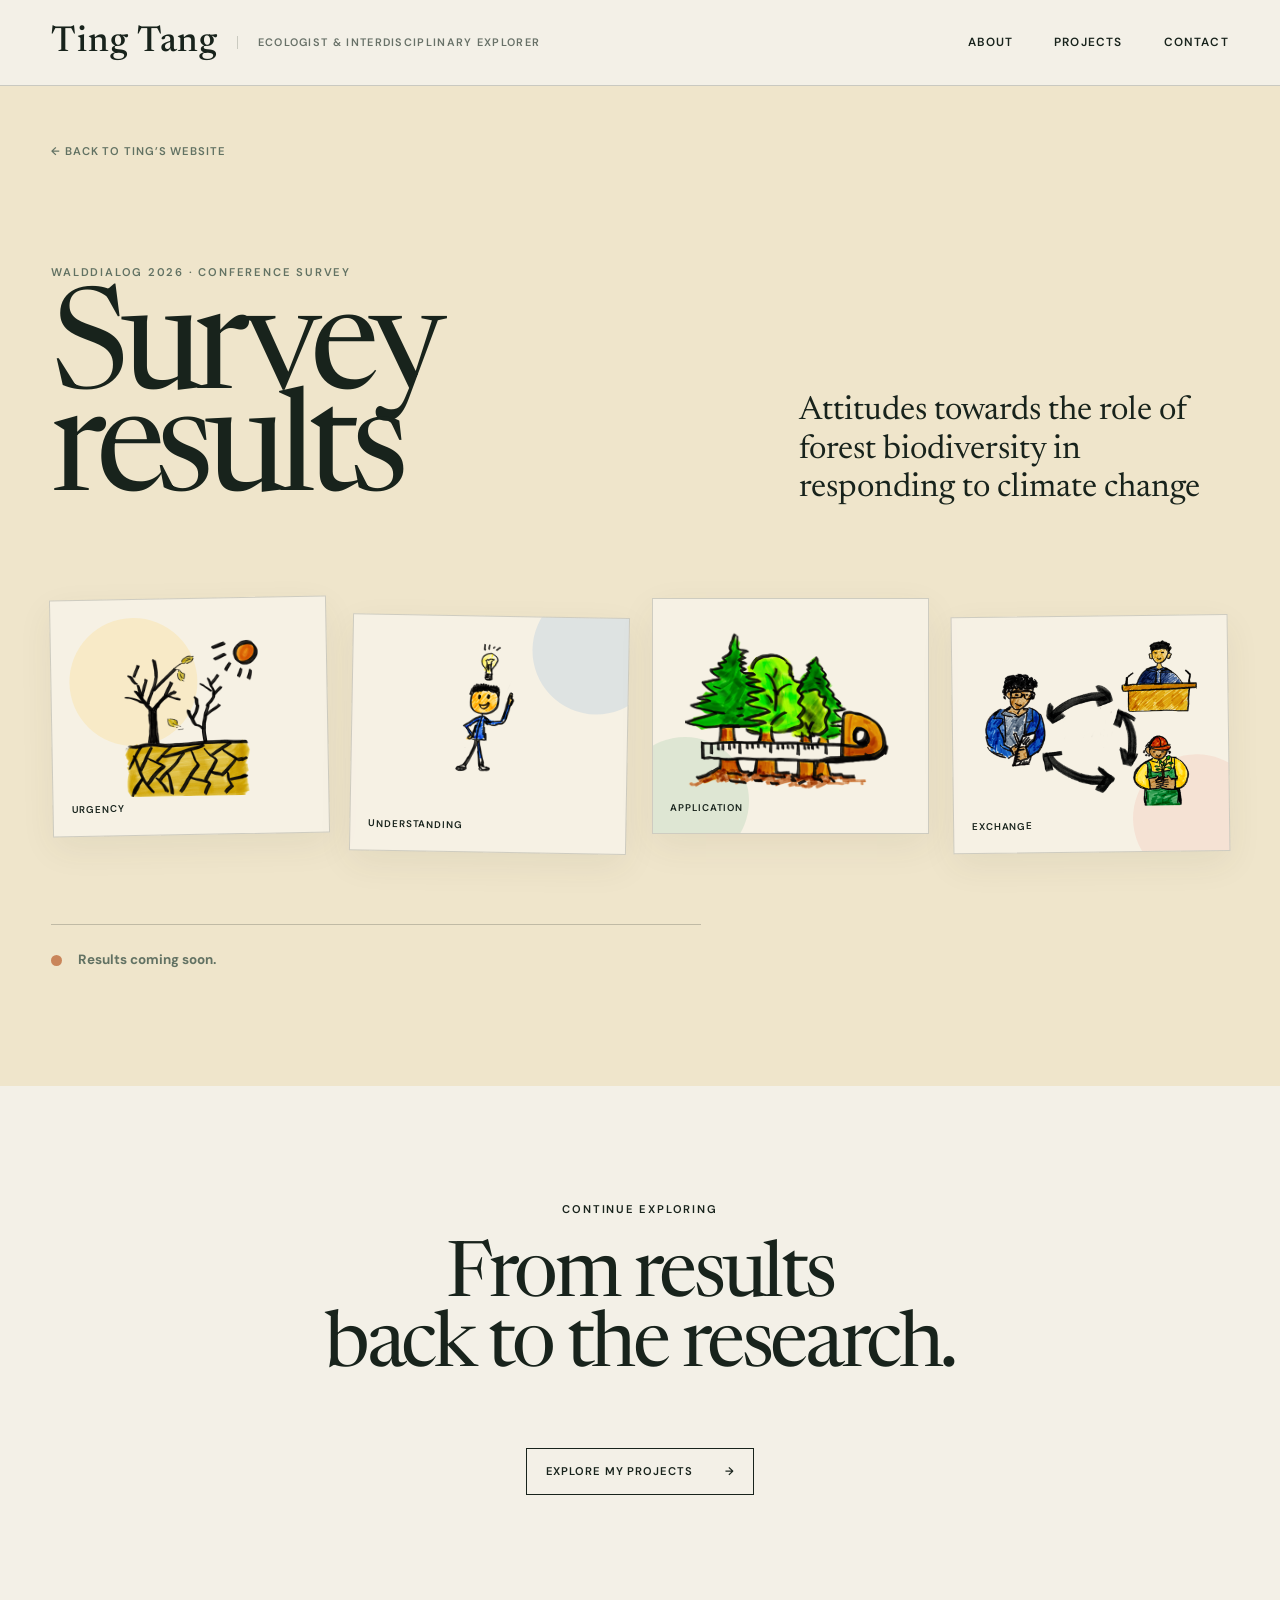
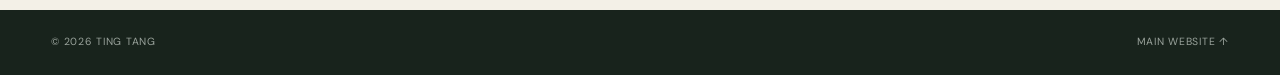
==== results.html @ 69c56eb0 "prepare website for publication" ====
<!doctype html>
<html lang="en">
<head>
  <meta charset="UTF-8">
  <meta name="viewport" content="width=device-width, initial-scale=1.0">
  <meta name="description" content="Results from Ting Tang's WaldDialog 2026 biodiversity survey.">
  <title>WaldDialog 2026 Survey Results — Ting Tang</title>
  <link rel="preconnect" href="https://fonts.googleapis.com">
  <link rel="preconnect" href="https://fonts.gstatic.com" crossorigin>
  <link href="https://fonts.googleapis.com/css2?family=DM+Sans:wght@400;500;600&amp;family=Newsreader:opsz,wght@6..72,400;6..72,500&amp;display=swap" rel="stylesheet">
  <link rel="stylesheet" href="style.css">
  <script src="script.js" defer></script>
</head>
<body>
  <a class="skip-link" href="#results-content">Skip to results</a>

  <header class="site-header">
    <div class="site-identity">
      <a class="wordmark" href="index.html" aria-label="Ting Tang, home">Ting Tang</a>
      <p class="header-role">Ecologist &amp; Interdisciplinary Explorer</p>
    </div>
    <button class="menu-toggle" type="button" aria-expanded="false" aria-controls="site-nav">
      <span>Menu</span><span class="menu-icon" aria-hidden="true"></span>
    </button>
    <nav class="site-nav" id="site-nav" aria-label="Main navigation">
      <a href="index.html#about">About</a>
      <a href="index.html#projects">Projects</a>
      <a href="index.html#contact">Contact</a>
    </nav>
  </header>

  <main id="results-content" class="results-page">
    <section class="results-hero">
      <a class="back-link" href="index.html">← Back to Ting’s website</a>
      <div class="results-title-block">
        <div>
          <p class="eyebrow">WaldDialog 2026 · Conference survey</p>
          <h1>Survey<br>results</h1>
        </div>
        <p class="results-intro">Attitudes towards the role of forest biodiversity in responding to climate change</p>
      </div>
      <div class="drawing-collage results-drawings" aria-label="Four illustrated questions explored in the survey">
        <figure class="drawing-card drawing-card-urgency">
          <img src="assets/drawing-urgency.png" alt="Hand-drawn dry forest illustrating the urgency of climate change">
          <figcaption>Urgency</figcaption>
        </figure>
        <figure class="drawing-card drawing-card-understanding">
          <img src="assets/drawing-understanding.png" alt="Hand-drawn person with a light bulb illustrating biodiversity understanding">
          <figcaption>Understanding</figcaption>
        </figure>
        <figure class="drawing-card drawing-card-management">
          <img src="assets/drawing-management.png" alt="Hand-drawn forest and forestry machine illustrating application in management">
          <figcaption>Application</figcaption>
        </figure>
        <figure class="drawing-card drawing-card-exchange">
          <img src="assets/drawing-exchange.png" alt="Hand-drawn researcher, policymaker and forester exchanging knowledge">
          <figcaption>Exchange</figcaption>
        </figure>
      </div>
      <!-- Replace this placeholder URL with the live online survey link. -->
      <a class="highlight-action survey-action results-survey-link" href="https://example.com/walddialog-survey" target="_blank" rel="noopener" hidden>Take a similar survey online <span aria-hidden="true">↗</span></a>
      <div class="results-status">
        <span class="status-dot" aria-hidden="true"></span>
        <p><strong>Results coming soon.</strong> </p>
      </div>
    </section>

    <!-- RESULTS CONTENT: Remove the hidden attribute when the real survey results are ready. -->
    <section class="results-body" aria-labelledby="findings-title" hidden>
      <div class="results-section-heading">
        <p class="eyebrow">The findings</p>
        <p>10 September 2026</p>
      </div>
      <div class="results-grid">
        <div class="results-copy">
          <h2 id="findings-title">What we are learning</h2>
          <p>The survey records professional group and perceived climate urgency. Respondents who select “No” urgency skip the remaining four-point questions and barriers.</p>
          <figure class="poster-thumbnail">
            <a href="assets/walddialog-poster.jpg" target="_blank" aria-label="Open the WaldDialog 2026 poster at full size">
              <img src="assets/walddialog-poster.jpg" alt="Hand-drawn WaldDialog 2026 survey poster about biodiversity and climate-resilient forests">
            </a>
            <figcaption>WaldDialog 2026 poster · Open to enlarge</figcaption>
          </figure>
          <div class="finding-placeholders" aria-label="Placeholder findings">
          <!--   <p><span>01</span> Four-point response scales</p>
            <p><span>02</span> Conditional survey path</p>
            <p><span>03</span> Multiple barriers allowed</p>-->
          </div>
          <!--<div class="results-downloads">
            <p>Reusable files</p>
            <a href="data/walddialog_survey_dummy.csv" download>Dummy CSV template ↓</a> 
            <a href="scripts/plot_walddialog_results.R" download>R plotting script ↓</a>
          </div>-->
        </div>
        <figure class="results-figure">
          <img src="assets/walddialog-survey-placeholder.png" alt="Four-panel placeholder chart showing dummy survey responses by professional group, climate urgency, four-point ratings, and reported barriers">
          <figcaption>Preview generated from dummy data with the linked R script. These are not real survey results.</figcaption>
        </figure>
      </div>
    </section>

    <section class="results-return">
      <p class="eyebrow">Continue exploring</p>
      <h2>From results<br>back to the research.</h2>
      <a class="button-link" href="index.html#projects">Explore my projects <span aria-hidden="true">→</span></a>
    </section>
  </main>

  <footer class="results-footer">
    <p>© <span id="current-year">2026</span> Ting Tang</p>
    <a href="index.html">Main website ↑</a>
  </footer>
</body>
</html>
---- style.css ----
:root {
  --paper: #f3f0e7; --light: #faf8f2; --ink: #18231c; --muted: #687168;
  --forest: #173d2c; --sage: #dce2d2; --clay: #c9855a; --line: rgba(24,35,28,.19);
  --serif: "Newsreader", Georgia, serif; --sans: "DM Sans", Arial, sans-serif;
  --gutter: clamp(1.25rem, 4vw, 4.5rem);
}

* { box-sizing: border-box; }
[hidden] { display: none !important; }
html { scroll-behavior: smooth; }
body { margin: 0; background: var(--paper); color: var(--ink); font-family: var(--sans); line-height: 1.6; }
img { display: block; width: 100%; }
a { color: inherit; text-decoration: none; }
.skip-link { position: fixed; left: 1rem; top: -5rem; z-index: 100; padding: .7rem 1rem; background: var(--ink); color: white; }
.skip-link:focus { top: 1rem; }

.site-header { display: flex; min-height: 86px; align-items: center; justify-content: space-between; padding: 0 var(--gutter); border-bottom: 1px solid var(--line); }
.site-identity { display: flex; align-items: center; gap: clamp(.8rem,1.5vw,1.5rem); }
.wordmark { font-family: var(--serif); font-size: clamp(1.9rem,2.8vw,2.7rem); font-weight: 500; letter-spacing: .025em; }
.header-role { margin: 0; padding-left: clamp(.8rem,1.5vw,1.5rem); border-left: 1px solid var(--line); color: var(--muted); font-size: .68rem; font-weight: 600; letter-spacing: .12em; line-height: 1.25; text-transform: uppercase; }
.site-nav { display: flex; gap: clamp(1.5rem,3.2vw,3.5rem); font-size: .74rem; font-weight: 600; letter-spacing: .1em; text-transform: uppercase; }
.site-nav a, .footer-links a, .footer-bottom a { transition: opacity 180ms ease; }
.site-nav a:hover, .footer-links a:hover, .footer-bottom a:hover { opacity: .55; }
.menu-toggle { display: none; }

.hero { position: relative; display: grid; grid-template-columns: minmax(0,1.05fr) minmax(350px,.95fr); gap: clamp(2rem,6vw,7rem); min-height: calc(100vh - 86px); padding: clamp(4.5rem,8vw,8rem) var(--gutter) 3rem; overflow: hidden; }
.hero-copy { align-self: center; max-width: 790px; }
.eyebrow { margin: 0 0 1.5rem; font-size: .7rem; font-weight: 600; letter-spacing: .16em; text-transform: uppercase; }
.hero h1 { margin: 0; font-family: var(--serif); font-size: clamp(4.1rem,7.3vw,8.2rem); font-weight: 400; letter-spacing: -.055em; line-height: .82; }
.hero h1 em { color: var(--forest); font-size: 1em; font-weight: 400; }
.hero-intro { display: grid; grid-template-columns: 1fr; gap: 1.25rem; max-width: 680px; margin-top: clamp(3rem,6vw,6rem); font-size: clamp(1rem,1.2vw,1.14rem); line-height: 1.65; }
.hero-intro p { margin: 0; }
.name-underline { padding-bottom: .05em; border-bottom: 2px solid var(--clay); }
.hero-image { align-self: stretch; min-height: 650px; margin: 0; }
.image-frame { position: relative; overflow: hidden; }
.image-frame img { height: 100%; object-fit: cover; }
.hero-image img { object-position: 43% center; }
.hero-image figcaption { position: absolute; bottom: 0; left: 0; padding: .75rem 1rem; background: var(--paper); font-size: .63rem; letter-spacing: .1em; text-transform: uppercase; }

.section { padding: clamp(5rem,10vw,10rem) var(--gutter); }
.section-heading { display: flex; align-items: baseline; justify-content: space-between; padding-bottom: 1rem; border-bottom: 1px solid var(--line); }
.section-heading .eyebrow, .section-number { margin: 0; }
.section-heading .eyebrow { font-size: clamp(1rem,1.5vw,1.35rem); letter-spacing: .12em; }
.section-number { color: var(--muted); font-family: var(--serif); font-size: clamp(1.3rem,2vw,1.8rem); font-style: italic; }
.highlight { background: #efe5cb; color: var(--ink); }
.highlight .section-heading { border-color: rgba(24,35,28,.25); }
.highlight .section-number, .highlight-meta { color: #627263; }
.highlight-content { display: grid; grid-template-columns: minmax(270px,.72fr) minmax(520px,1.28fr); gap: clamp(3rem,7vw,8rem); align-items: center; padding-top: clamp(3rem,6vw,6rem); }
.highlight-lead { position: relative; z-index: 1; }
.highlight-meta, .card-meta { margin: 0 0 1rem; font-size: .66rem; font-weight: 600; letter-spacing: .1em; text-transform: uppercase; }
.highlight h2, .projects-intro h2, .about-copy h2, .footer-lead h2 { margin: 0; font-family: var(--serif); font-size: clamp(3.2rem,6vw,7rem); font-weight: 400; letter-spacing: -.045em; line-height: .92; }
.highlight-summary { max-width: 440px; margin-top: 2.5rem; font-size: .86rem; }
.highlight-links { display: flex; flex-wrap: wrap; gap: 1rem 1.5rem; margin-top: 1.5rem; }
.highlight-action { display: inline-flex; gap: .65rem; align-items: center; justify-content: center; padding: .9rem 1.15rem; border: 1px solid var(--ink); font-size: clamp(.75rem,.9vw,.88rem); font-weight: 600; letter-spacing: .075em; line-height: 1.2; text-transform: uppercase; transition: background 180ms ease, color 180ms ease, transform 180ms ease; }
.highlight-action:hover { transform: translateY(-2px); }
.highlight-action span { font-size: 1.15em; }
.survey-action { border-color: var(--forest); background: var(--forest); color: var(--light); }
.survey-action:hover { background: var(--ink); }
.results-action { background: rgba(250,248,242,.42); }
.results-action:hover { background: var(--light); }
.drawing-collage { display: grid; grid-template-columns: repeat(2,minmax(0,1fr)); gap: clamp(.8rem,1.8vw,1.5rem); align-items: stretch; }
.drawing-card { position: relative; display: flex; min-width: 0; min-height: 220px; flex-direction: column; justify-content: space-between; margin: 0; padding: clamp(.8rem,1.4vw,1.25rem); overflow: hidden; border: 1px solid rgba(24,35,28,.18); background: rgba(250,248,242,.66); box-shadow: 0 12px 35px rgba(72,67,45,.07); }
.drawing-card::before { position: absolute; width: 8rem; height: 8rem; border-radius: 50%; background: rgba(255,198,54,.16); content: ""; }
.drawing-card img { position: relative; z-index: 1; width: 100%; height: clamp(150px,17vw,245px); object-fit: contain; }
.drawing-card figcaption { position: relative; z-index: 1; margin-top: .25rem; font-size: .61rem; font-weight: 600; letter-spacing: .09em; text-transform: uppercase; }
.drawing-card-urgency { transform: rotate(-1deg); }
.drawing-card-understanding { transform: translateY(1.1rem) rotate(1deg); }
.drawing-card-understanding::before { right: -2rem; top: -2rem; background: rgba(67,133,209,.13); }
.drawing-card-management::before { left: -2rem; bottom: -2rem; background: rgba(62,151,91,.13); }
.drawing-card-exchange { transform: translateY(1.1rem) rotate(-.7deg); }
.drawing-card-exchange::before { right: -2rem; bottom: -2rem; background: rgba(232,87,72,.1); }
.text-link { display: inline-flex; gap: .4rem; align-items: center; padding-bottom: .2rem; border-bottom: 1px solid currentColor; font-size: .7rem; font-weight: 600; letter-spacing: .08em; text-transform: uppercase; }
.text-link span { transition: transform 180ms ease; }
.text-link:hover span { transform: translate(2px,-2px); }

.projects { background: var(--light); }
.projects-intro { display: grid; grid-template-columns: 1.3fr .7fr; gap: 3rem; align-items: end; padding: clamp(3rem,7vw,7rem) 0 clamp(5rem,9vw,9rem); }
.projects-intro p { max-width: 370px; margin: 0; color: var(--muted); }
.project-tier-label { margin: 0 0 1.25rem; color: var(--clay); font-size: .68rem; font-weight: 600; letter-spacing: .14em; text-transform: uppercase; }
.research-highlights { display: grid; grid-template-columns: repeat(2,minmax(0,1fr)); gap: 1rem; }
.research-highlight { position: relative; display: flex; flex-direction: column; gap: 3rem; min-width: 0; padding: clamp(2rem,4vw,4rem); background: #ece9df; }
.research-highlight:first-child { grid-column: 1 / -1; display: grid; grid-template-columns: minmax(0,1fr) minmax(0,1.1fr); gap: clamp(2.5rem,5vw,5rem); align-items: center; padding: clamp(3rem,5vw,5rem) 0; border-top: 1px solid var(--line); border-bottom: 1px solid var(--line); background: transparent; }
.research-highlight:nth-child(2) { background: #e5eadf; }
.research-highlight:nth-child(3) { background: #eee5da; }
.research-highlight:nth-child(2),
.research-highlight:nth-child(3) { display: flex; flex-direction: column; }
.highlight-copy { max-width: 590px; }
.highlight-index { margin: 0 0 1.5rem; color: var(--clay); font-family: var(--serif); font-size: clamp(2.8rem,5vw,5rem); font-style: italic; line-height: .8; opacity: .8; }
.highlight-copy h3 { margin: 0 0 1.5rem; font-family: var(--serif); font-size: clamp(2.2rem,4vw,4.5rem); font-weight: 400; letter-spacing: -.035em; line-height: .98; }
.research-highlight:not(:first-child) .highlight-copy h3 { font-size: clamp(2rem,3vw,3.2rem); }
.highlight-copy .keywords { margin: 0 0 2rem; color: var(--forest); font-size: .67rem; font-weight: 600; letter-spacing: .08em; line-height: 1.7; text-transform: uppercase; }
.highlight-copy > p:not(.highlight-index):not(.keywords) { max-width: 520px; margin: 0; color: var(--muted); font-size: .9rem; }
.inline-link { color: var(--ink); border-bottom: 1px solid var(--clay); }
.project-papers { display: flex; flex-wrap: wrap; gap: .55rem 1rem; margin-top: 2rem; }
.project-papers span { flex-basis: 100%; color: var(--muted); font-size: .62rem; font-weight: 600; letter-spacing: .1em; text-transform: uppercase; }
.project-papers a, .paper-link { padding-bottom: .1rem; border-bottom: 1px solid var(--line); font-size: .67rem; font-weight: 600; }
.photo-spaces { display: grid; grid-template-columns: 1.05fr .95fr; gap: 1rem; align-items: end; }
.photo-placeholder { display: flex; min-height: 0; flex-direction: column; margin: 0; overflow: hidden; border: 1px solid var(--line); background: #ece9df; color: var(--muted); }
.photo-placeholder-small { background: var(--sage); }
.photo-placeholder img { display: block; width: 100%; height: auto; flex: none; object-fit: contain; }
.photo-placeholder figcaption { padding: .65rem .75rem; background: var(--light); font-size: .6rem; font-weight: 600; letter-spacing: .08em; text-transform: uppercase; }
.research-highlight:first-child .photo-spaces { grid-template-columns: minmax(0,1fr); }
.research-highlight:first-child .photo-placeholder img { aspect-ratio: 16 / 9; object-fit: cover; }
.research-highlight:first-child .photo-placeholder-small { width: 65%; justify-self: end; }
.research-highlight:first-child .photo-placeholder-small img { aspect-ratio: 2 / 1; }
.research-highlight:not(:first-child) .photo-spaces { grid-template-columns: 1.15fr .85fr; margin-top: auto; }
.research-highlight:not(:first-child) .photo-placeholder img { height: clamp(200px,22vw,320px); object-fit: cover; }
.research-highlight:not(:first-child) .photo-placeholder { min-height: 0; background: rgba(250,248,242,.55); }
.research-highlight:not(:first-child) .photo-placeholder-small { min-height: 0; background: rgba(255,255,255,.35); }
.research-highlight:not(:first-child) .photo-spaces-single { grid-template-columns: 1fr; }
.research-highlight:nth-child(2) .photo-spaces-single { width: 100%; }
.research-highlight:nth-child(3) .photo-spaces { align-items: start; }

.side-projects { margin-top: clamp(5rem,9vw,9rem); padding-top: 2rem; border-top: 1px solid var(--line); }
.side-projects-heading { display: flex; align-items: end; justify-content: space-between; gap: 2rem; margin-bottom: 2.5rem; }
.side-projects-heading .project-tier-label { margin-bottom: .6rem; }
.side-projects-heading h3 { margin: 0; font-family: var(--serif); font-size: clamp(2rem,3.5vw,3.8rem); font-weight: 400; letter-spacing: -.035em; line-height: 1; }
.side-project-grid { display: grid; grid-template-columns: repeat(2,1fr); gap: 1rem; }
.side-project { min-height: 280px; padding: clamp(1.5rem,3vw,3rem); background: #eae8df; }
.side-project:nth-child(2) { background: var(--sage); }
.side-project .keywords { margin: 0 0 2rem; color: var(--forest); font-size: .64rem; font-weight: 600; letter-spacing: .08em; text-transform: uppercase; }
.side-project h4 { max-width: 480px; margin: 0 0 1rem; font-family: var(--serif); font-size: clamp(1.7rem,2.5vw,2.7rem); font-weight: 400; line-height: 1.05; }
.side-project > p:not(.keywords) { max-width: 510px; margin: 0 0 2rem; color: var(--muted); font-size: .82rem; }
.side-paper-links { display: flex; flex-wrap: wrap; gap: .75rem 1rem; }

.about-preview { position: relative; display: grid; grid-template-columns: .85fr 1.15fr; gap: clamp(3rem,9vw,10rem); align-items: center; overflow: hidden; }
.about-image { margin: 0; }
.about-image img { height: auto; object-fit: contain; }
.about-copy { max-width: 690px; }
.about-copy h2 { margin-bottom: 2.5rem; }
.about-copy > p:not(.eyebrow) { max-width: 520px; color: var(--muted); font-size: 1rem; }
.button-link { display: inline-flex; gap: 2rem; align-items: center; margin-top: 2rem; padding: .85rem 1.15rem; border: 1px solid var(--ink); font-size: .7rem; font-weight: 600; letter-spacing: .08em; text-transform: uppercase; transition: background 180ms ease,color 180ms ease; }
.button-link:hover { background: var(--ink); color: var(--paper); }
.botanical-mark { position: absolute; right: -2rem; bottom: -6rem; color: var(--sage); font-family: var(--serif); font-size: 20rem; line-height: 1; pointer-events: none; }

.site-footer { padding: clamp(5rem,9vw,9rem) var(--gutter) 2rem; background: var(--ink); color: var(--light); }
.footer-lead { display: grid; grid-template-columns: .45fr 1fr .65fr; gap: 3rem; align-items: start; }
.footer-lead h2 { font-size: clamp(3.6rem,7vw,7.5rem); }
.email-link { justify-self: end; padding-bottom: .25rem; border-bottom: 1px solid rgba(255,255,255,.5); font-family: var(--serif); font-size: clamp(1.15rem,2vw,1.7rem); }
.footer-links { display: grid; grid-template-columns: repeat(3,1fr); margin: clamp(5rem,10vw,11rem) 0 4rem; border-top: 1px solid rgba(255,255,255,.23); }
.footer-links a { display: flex; justify-content: space-between; padding: 1rem 1.5rem 1rem 0; border-bottom: 1px solid rgba(255,255,255,.23); font-size: .68rem; letter-spacing: .07em; text-transform: uppercase; }
.footer-bottom { display: flex; justify-content: space-between; color: #9aa39c; font-size: .65rem; letter-spacing: .06em; text-transform: uppercase; }

/* Survey results page */
.results-page { background: var(--light); }
.results-hero { padding: clamp(2rem,4vw,4rem) var(--gutter) clamp(5rem,9vw,9rem); background: #efe5cb; color: var(--ink); }
.back-link { display: inline-block; margin-bottom: clamp(4rem,8vw,8rem); color: #627263; font-size: .7rem; font-weight: 600; letter-spacing: .08em; text-transform: uppercase; }
.results-title-block { display: grid; grid-template-columns: 1.2fr .8fr; gap: clamp(3rem,8vw,9rem); align-items: end; }
.results-title-block h1 { margin: 0; font-family: var(--serif); font-size: clamp(5rem,11vw,12rem); font-weight: 400; letter-spacing: -.06em; line-height: .72; }
.results-title-block .eyebrow { color: #627263; }
.results-intro { max-width: 480px; margin: 0; font-family: var(--serif); font-size: clamp(1.5rem,2.6vw,2.6rem); line-height: 1.15; }
.results-drawings { grid-template-columns: repeat(4,minmax(0,1fr)); margin-top: clamp(4rem,7vw,7rem); }
.results-drawings .drawing-card { min-height: 180px; }
.results-drawings .drawing-card img { height: clamp(130px,14vw,210px); }
.results-survey-link { width: fit-content; margin-top: clamp(2.5rem,4vw,4rem); padding: 1rem 1.4rem; font-size: clamp(.82rem,1vw,.95rem); }
.results-status { display: flex; max-width: 650px; gap: 1rem; align-items: flex-start; margin-top: clamp(4rem,7vw,7rem); padding-top: 1.5rem; border-top: 1px solid rgba(24,35,28,.22); color: #627263; font-size: .84rem; }
.results-status p { margin: 0; }
.status-dot { width: .7rem; height: .7rem; flex: 0 0 auto; margin-top: .35rem; border-radius: 50%; background: var(--clay); }
.results-body { padding: clamp(5rem,10vw,10rem) var(--gutter); }
.results-section-heading { display: flex; justify-content: space-between; padding-bottom: 1rem; border-bottom: 1px solid var(--line); }
.results-section-heading .eyebrow, .results-section-heading > p { margin: 0; }
.results-section-heading > p:last-child { color: var(--muted); font-size: .7rem; letter-spacing: .08em; text-transform: uppercase; }
.results-grid { display: grid; grid-template-columns: .8fr 1.2fr; gap: clamp(3rem,8vw,9rem); align-items: start; padding-top: clamp(3rem,7vw,7rem); }
.results-copy h2, .results-return h2 { margin: 0 0 2rem; font-family: var(--serif); font-size: clamp(3rem,6vw,6.5rem); font-weight: 400; letter-spacing: -.045em; line-height: .92; }
.results-copy > p { max-width: 500px; color: var(--muted); }
.poster-thumbnail { width: min(100%,230px); margin: 2.5rem 0 3rem; }
.poster-thumbnail a { display: block; border: 1px solid var(--line); background: white; transition: transform 180ms ease; }
.poster-thumbnail a:hover { transform: translateY(-3px); }
.poster-thumbnail img { width: 100%; height: auto; }
.poster-thumbnail figcaption { margin-top: .6rem; color: var(--muted); font-size: .6rem; letter-spacing: .06em; text-transform: uppercase; }
.finding-placeholders { margin-top: 3rem; border-top: 1px solid var(--line); }
.finding-placeholders p { display: flex; gap: 1rem; margin: 0; padding: 1rem 0; border-bottom: 1px solid var(--line); font-size: .76rem; font-weight: 600; letter-spacing: .07em; text-transform: uppercase; }
.finding-placeholders span { color: var(--clay); font-family: var(--serif); font-style: italic; }
.results-downloads { display: grid; gap: .7rem; margin-top: 3rem; }
.results-downloads p { margin: 0 0 .25rem; color: var(--muted); font-size: .62rem; font-weight: 600; letter-spacing: .1em; text-transform: uppercase; }
.results-downloads a { width: fit-content; padding-bottom: .15rem; border-bottom: 1px solid var(--line); font-size: .7rem; font-weight: 600; letter-spacing: .06em; text-transform: uppercase; }
.results-figure { margin: 0; border: 1px solid var(--line); background: var(--paper); }
.results-figure img { width: 100%; height: auto; }
.results-figure figcaption { padding: .8rem 1rem; border-top: 1px solid var(--line); color: var(--muted); font-size: .65rem; line-height: 1.5; }
.results-return { padding: clamp(5rem,9vw,9rem) var(--gutter); background: var(--paper); text-align: center; }
.results-return h2 { margin-right: auto; margin-left: auto; }
.results-footer { display: flex; justify-content: space-between; padding: 1.5rem var(--gutter); background: var(--ink); color: #9aa39c; font-size: .65rem; letter-spacing: .07em; text-transform: uppercase; }
.results-footer p { margin: 0; }

@media (max-width: 900px) {
  .hero { grid-template-columns: 1fr; }
  .hero-image { min-height: 65vh; }
  .highlight-content { grid-template-columns: 1fr; }
  .drawing-collage { max-width: 760px; }
  .results-drawings { grid-template-columns: repeat(2,minmax(0,1fr)); }
  .research-highlight { padding: 1.5rem; gap: 2rem; }
  .research-highlight:first-child { grid-template-columns: 1fr; }
  .footer-lead { grid-template-columns: 1fr 1fr; }
  .footer-lead .eyebrow { grid-column: 1/-1; }
  .footer-links { grid-template-columns: repeat(2,1fr); }
}

@media (max-width: 650px) {
  .site-header { min-height: 70px; }
  .site-identity { gap: .6rem; }
  .wordmark { font-size: 1.65rem; }
  .header-role { max-width: 8rem; padding-left: .6rem; font-size: .55rem; letter-spacing: .08em; }
  .menu-toggle { display: flex; gap: .65rem; align-items: center; padding: 0; border: 0; background: transparent; color: inherit; font: 600 .68rem var(--sans); letter-spacing: .1em; text-transform: uppercase; cursor: pointer; }
  .menu-icon, .menu-icon::after { display: block; width: 18px; height: 1px; background: currentColor; content: ""; transition: transform 180ms ease; }
  .menu-icon::after { transform: translateY(5px); }
  .menu-toggle[aria-expanded="true"] .menu-icon { transform: translateY(3px) rotate(45deg); }
  .menu-toggle[aria-expanded="true"] .menu-icon::after { transform: rotate(-90deg); }
  .site-nav { position: absolute; top: 70px; left: 0; z-index: 10; display: none; width: 100%; flex-direction: column; gap: 0; padding: 1rem var(--gutter) 2rem; border-bottom: 1px solid var(--line); background: var(--paper); }
  .site-nav.is-open { display: flex; }
  .site-nav a { padding: .8rem 0; }
  .hero { min-height: 0; padding-top: 4rem; }
  .hero h1 { font-size: clamp(3.6rem,17.5vw,5.4rem); }
  .hero-intro, .projects-intro, .highlight-content, .about-preview, .footer-lead { grid-template-columns: 1fr; }
  .hero-intro { gap: 1rem; }
  .hero-image { min-height: 70vh; }
  .highlight-summary, .footer-lead .eyebrow { grid-column: auto; }
  .drawing-card { min-height: 180px; padding: .75rem; }
  .drawing-card img, .results-drawings .drawing-card img { height: clamp(125px,38vw,220px); }
  .drawing-card-understanding, .drawing-card-exchange { transform: translateY(.5rem); }
  .projects-intro { padding-bottom: 5rem; }
  .research-highlights { grid-template-columns: 1fr; }
  .research-highlight:not(:first-child) .photo-placeholder img { height: clamp(190px,55vw,320px); }
  .side-projects-heading { align-items: flex-start; flex-direction: column; }
  .side-project-grid { grid-template-columns: 1fr; }
  .photo-spaces { grid-template-columns: 1.2fr .8fr; align-items: end; }
  .photo-spaces-single { grid-template-columns: 1fr; }
  .photo-placeholder-small { display: flex; }
  .about-copy { padding-bottom: 3rem; }
  .email-link { justify-self: start; }
  .footer-links { grid-template-columns: 1fr; margin-top: 5rem; }
  .results-title-block, .results-grid { grid-template-columns: 1fr; }
  .results-title-block h1 { font-size: clamp(4.8rem,24vw,7rem); }
  .results-intro { margin-top: 1rem; }
  .figure-placeholder { min-height: 90vw; }
  .figure-rings, .figure-rings::before, .figure-rings::after { transform: scale(.75); }
}

@media (prefers-reduced-motion: reduce) {
  html { scroll-behavior: auto; }
  *, *::before, *::after { transition-duration: .01ms !important; }
}
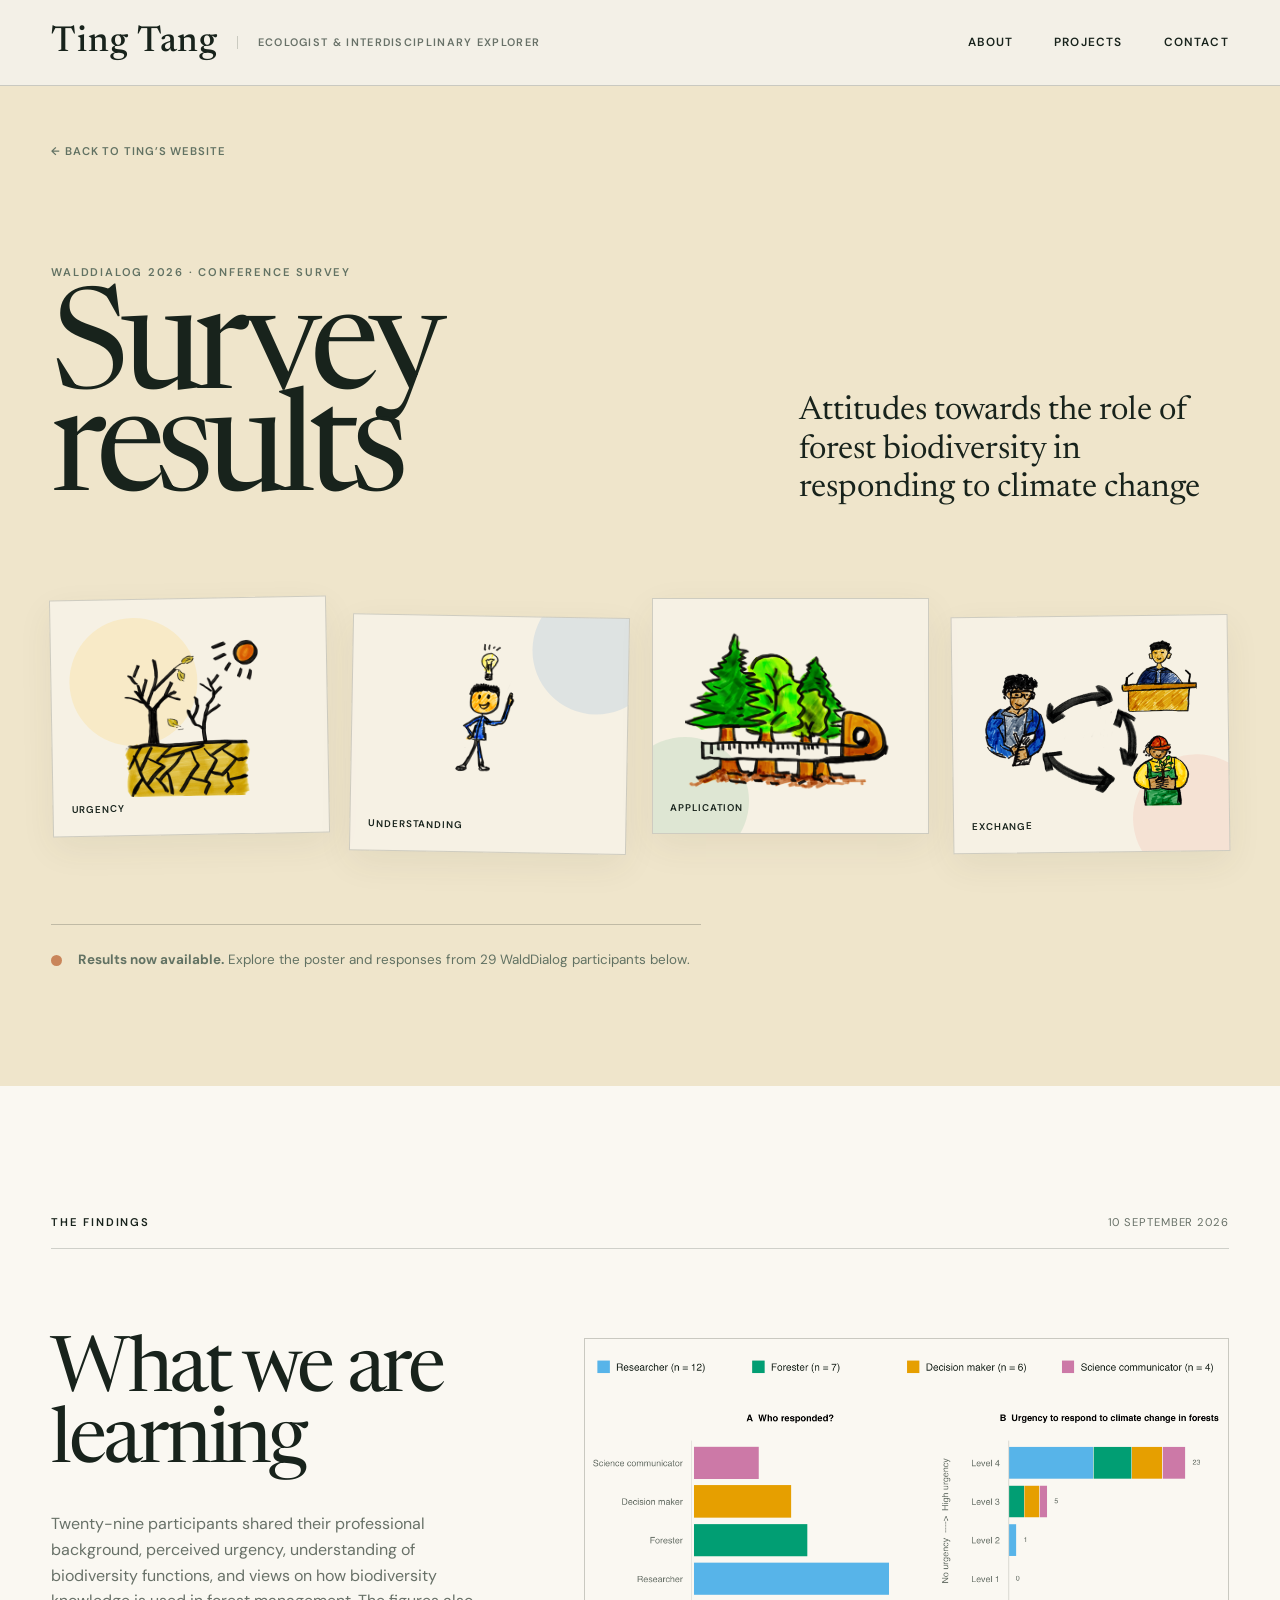
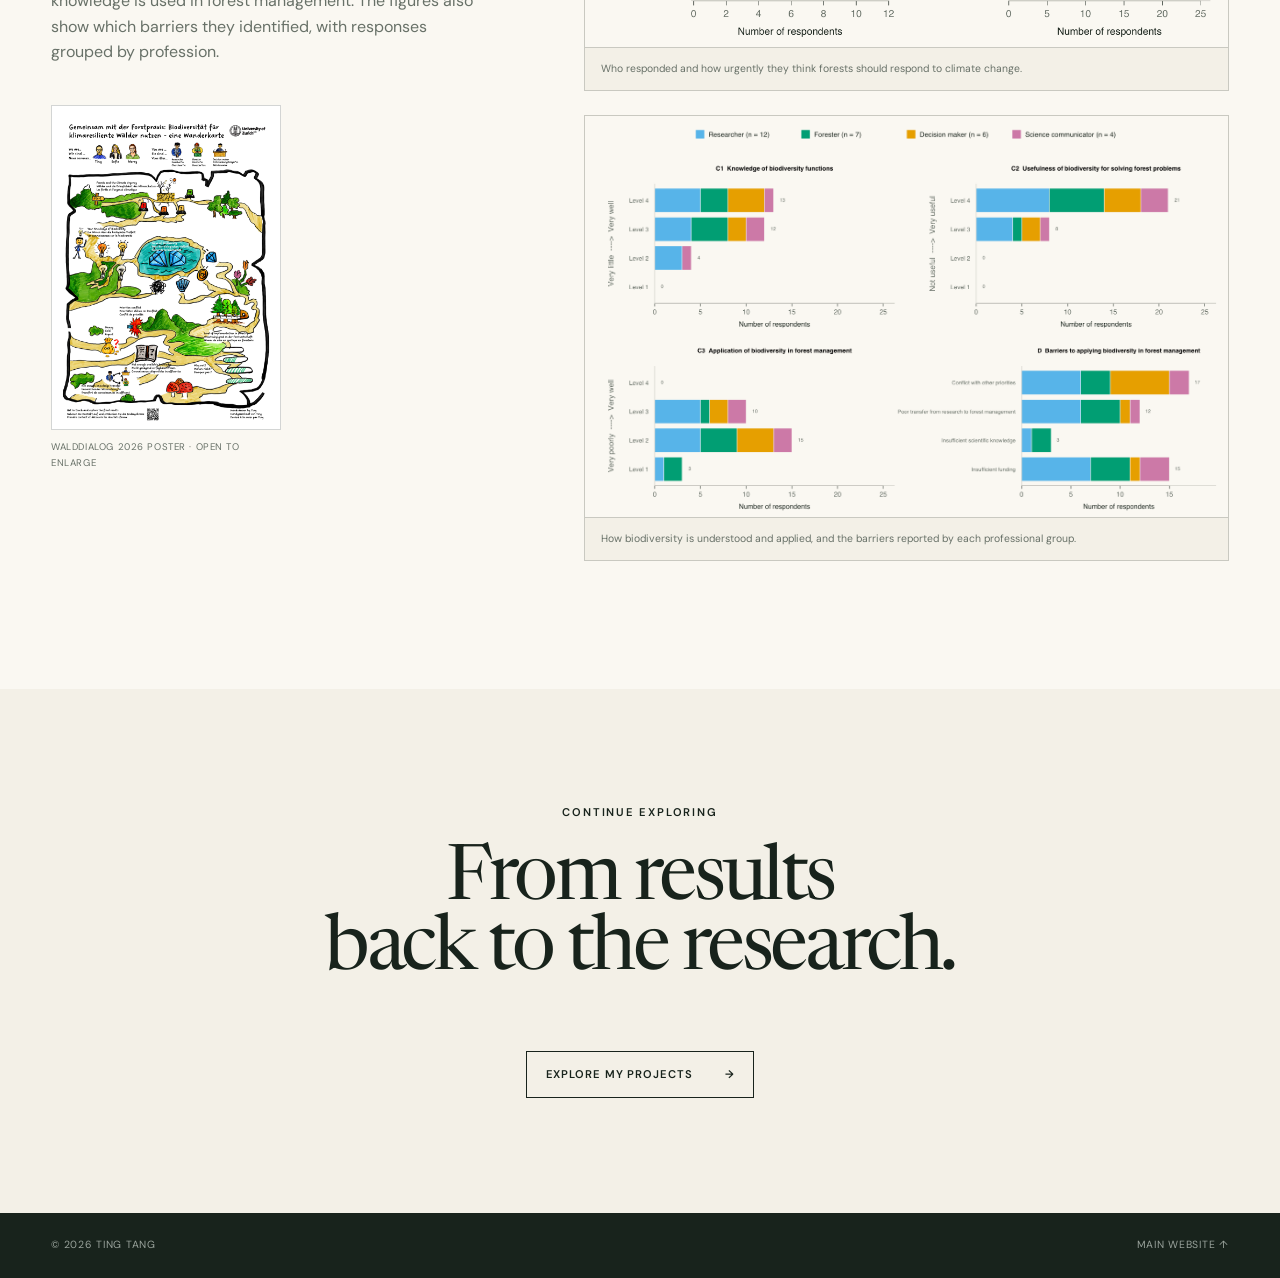
==== commit 17238815: "publish WaldDialog poster and survey results" ====
--- a/results.html
+++ b/results.html
@@ -61,12 +61,11 @@
       <a class="highlight-action survey-action results-survey-link" href="https://example.com/walddialog-survey" target="_blank" rel="noopener" hidden>Take a similar survey online <span aria-hidden="true">↗</span></a>
       <div class="results-status">
         <span class="status-dot" aria-hidden="true"></span>
-        <p><strong>Results coming soon.</strong> </p>
+        <p><strong>Results now available.</strong> Explore the poster and responses from 29 WaldDialog participants below.</p>
       </div>
     </section>
 
-    <!-- RESULTS CONTENT: Remove the hidden attribute when the real survey results are ready. -->
-    <section class="results-body" aria-labelledby="findings-title" hidden>
+    <section class="results-body" aria-labelledby="findings-title">
       <div class="results-section-heading">
         <p class="eyebrow">The findings</p>
         <p>10 September 2026</p>
@@ -74,28 +73,24 @@
       <div class="results-grid">
         <div class="results-copy">
           <h2 id="findings-title">What we are learning</h2>
-          <p>The survey records professional group and perceived climate urgency. Respondents who select “No” urgency skip the remaining four-point questions and barriers.</p>
+          <p>Twenty-nine participants shared their professional background, perceived urgency, understanding of biodiversity functions, and views on how biodiversity knowledge is used in forest management. The figures also show which barriers they identified, with responses grouped by profession.</p>
           <figure class="poster-thumbnail">
             <a href="assets/walddialog-poster.jpg" target="_blank" aria-label="Open the WaldDialog 2026 poster at full size">
               <img src="assets/walddialog-poster.jpg" alt="Hand-drawn WaldDialog 2026 survey poster about biodiversity and climate-resilient forests">
             </a>
             <figcaption>WaldDialog 2026 poster · Open to enlarge</figcaption>
           </figure>
-          <div class="finding-placeholders" aria-label="Placeholder findings">
-          <!--   <p><span>01</span> Four-point response scales</p>
-            <p><span>02</span> Conditional survey path</p>
-            <p><span>03</span> Multiple barriers allowed</p>-->
-          </div>
-          <!--<div class="results-downloads">
-            <p>Reusable files</p>
-            <a href="data/walddialog_survey_dummy.csv" download>Dummy CSV template ↓</a> 
-            <a href="scripts/plot_walddialog_results.R" download>R plotting script ↓</a>
-          </div>-->
         </div>
-        <figure class="results-figure">
-          <img src="assets/walddialog-survey-placeholder.png" alt="Four-panel placeholder chart showing dummy survey responses by professional group, climate urgency, four-point ratings, and reported barriers">
-          <figcaption>Preview generated from dummy data with the linked R script. These are not real survey results.</figcaption>
-        </figure>
+        <div class="results-figures">
+          <figure class="results-figure">
+            <img src="assets/walddialog-survey-participants-urgency.png" alt="Survey participants and climate urgency responses, with urgency levels stacked by professional group">
+            <figcaption>Who responded and how urgently they think forests should respond to climate change.</figcaption>
+          </figure>
+          <figure class="results-figure">
+            <img src="assets/walddialog-survey-responses-barriers.png" alt="Biodiversity knowledge, usefulness, application, and barriers, stacked by professional group">
+            <figcaption>How biodiversity is understood and applied, and the barriers reported by each professional group.</figcaption>
+          </figure>
+        </div>
       </div>
     </section>
 
--- a/style.css
+++ b/style.css
@@ -175,6 +175,7 @@
 .results-downloads p { margin: 0 0 .25rem; color: var(--muted); font-size: .62rem; font-weight: 600; letter-spacing: .1em; text-transform: uppercase; }
 .results-downloads a { width: fit-content; padding-bottom: .15rem; border-bottom: 1px solid var(--line); font-size: .7rem; font-weight: 600; letter-spacing: .06em; text-transform: uppercase; }
 .results-figure { margin: 0; border: 1px solid var(--line); background: var(--paper); }
+.results-figures { display: grid; gap: 1.5rem; }
 .results-figure img { width: 100%; height: auto; }
 .results-figure figcaption { padding: .8rem 1rem; border-top: 1px solid var(--line); color: var(--muted); font-size: .65rem; line-height: 1.5; }
 .results-return { padding: clamp(5rem,9vw,9rem) var(--gutter); background: var(--paper); text-align: center; }
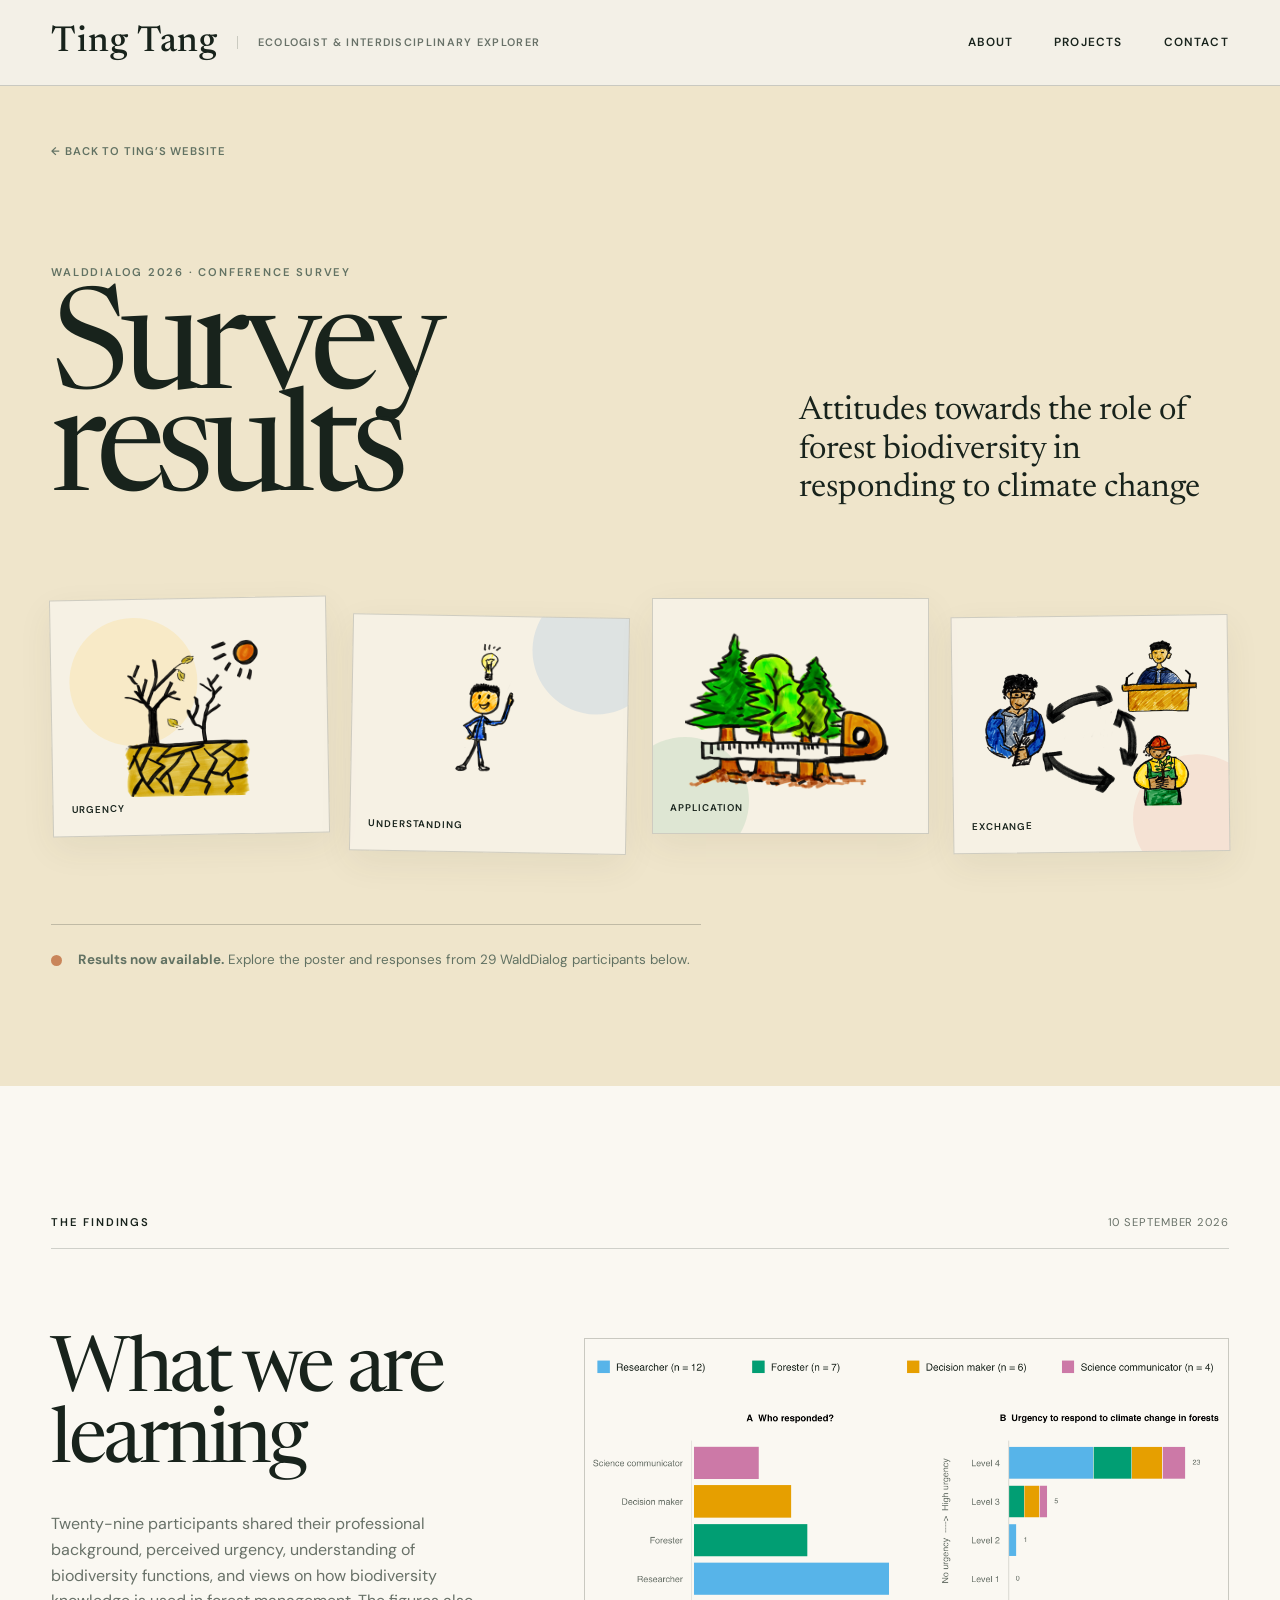
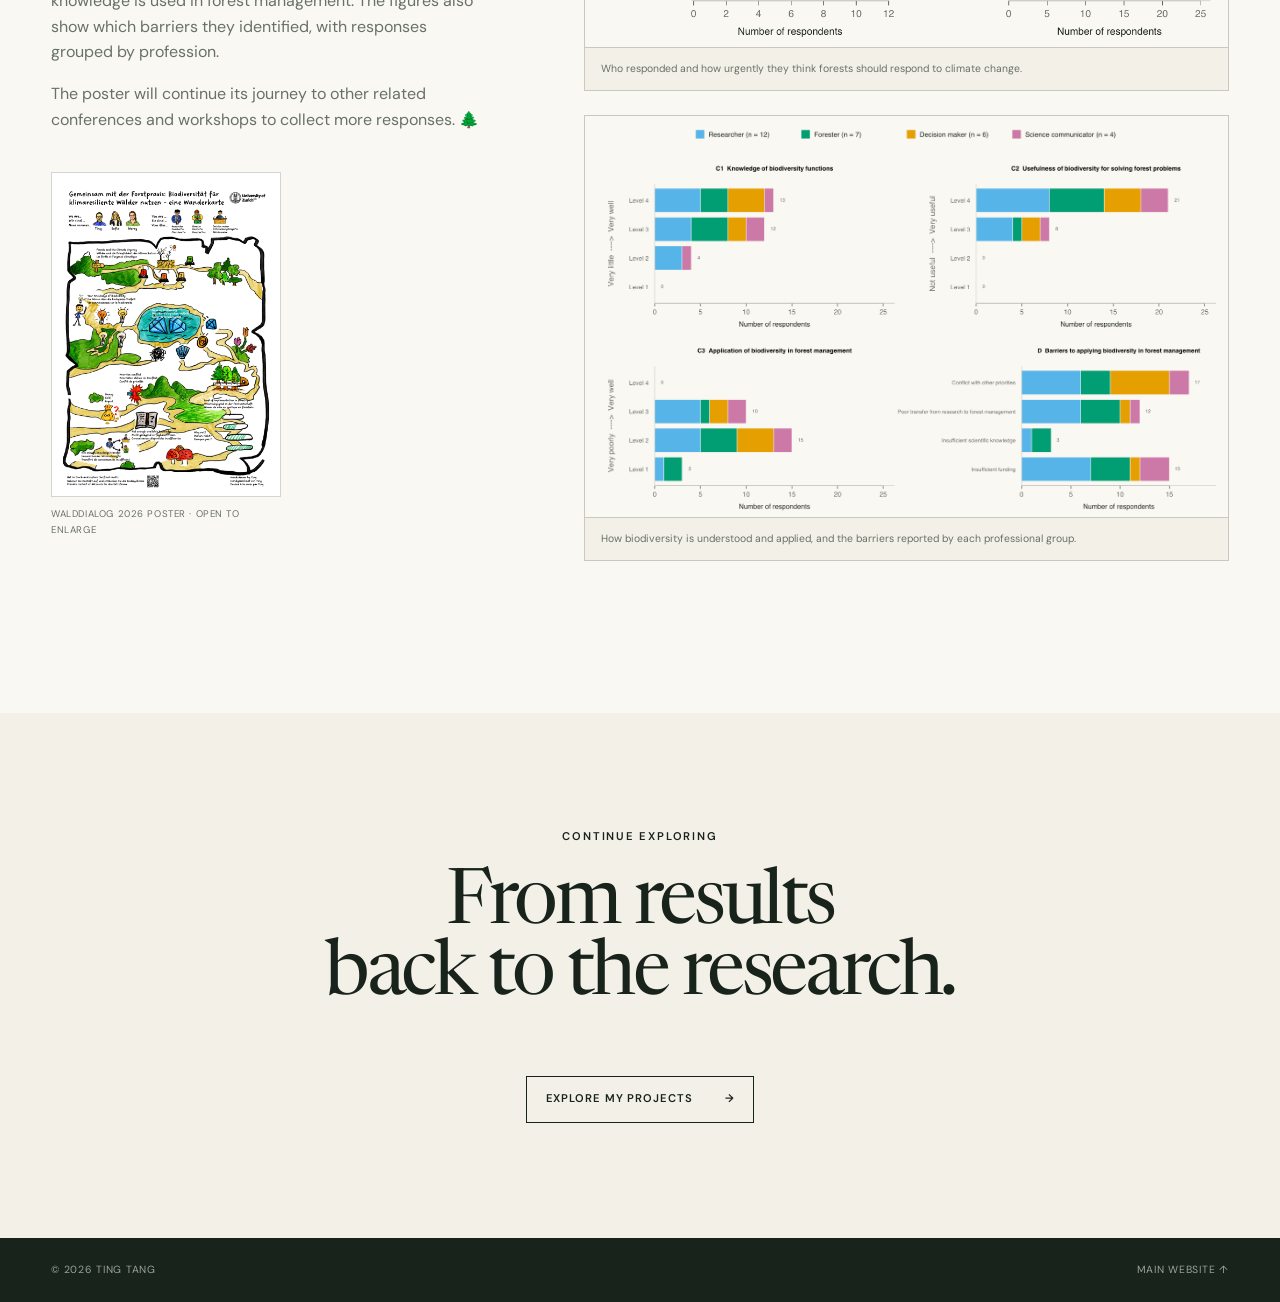
==== commit ba3ac2ea: "add the poster will continue" ====
--- a/results.html
+++ b/results.html
@@ -74,6 +74,7 @@
         <div class="results-copy">
           <h2 id="findings-title">What we are learning</h2>
           <p>Twenty-nine participants shared their professional background, perceived urgency, understanding of biodiversity functions, and views on how biodiversity knowledge is used in forest management. The figures also show which barriers they identified, with responses grouped by profession.</p>
+          <p>The poster will continue its journey to other related conferences and workshops to collect more responses. 🌲</p>
           <figure class="poster-thumbnail">
             <a href="assets/walddialog-poster.jpg" target="_blank" aria-label="Open the WaldDialog 2026 poster at full size">
               <img src="assets/walddialog-poster.jpg" alt="Hand-drawn WaldDialog 2026 survey poster about biodiversity and climate-resilient forests">
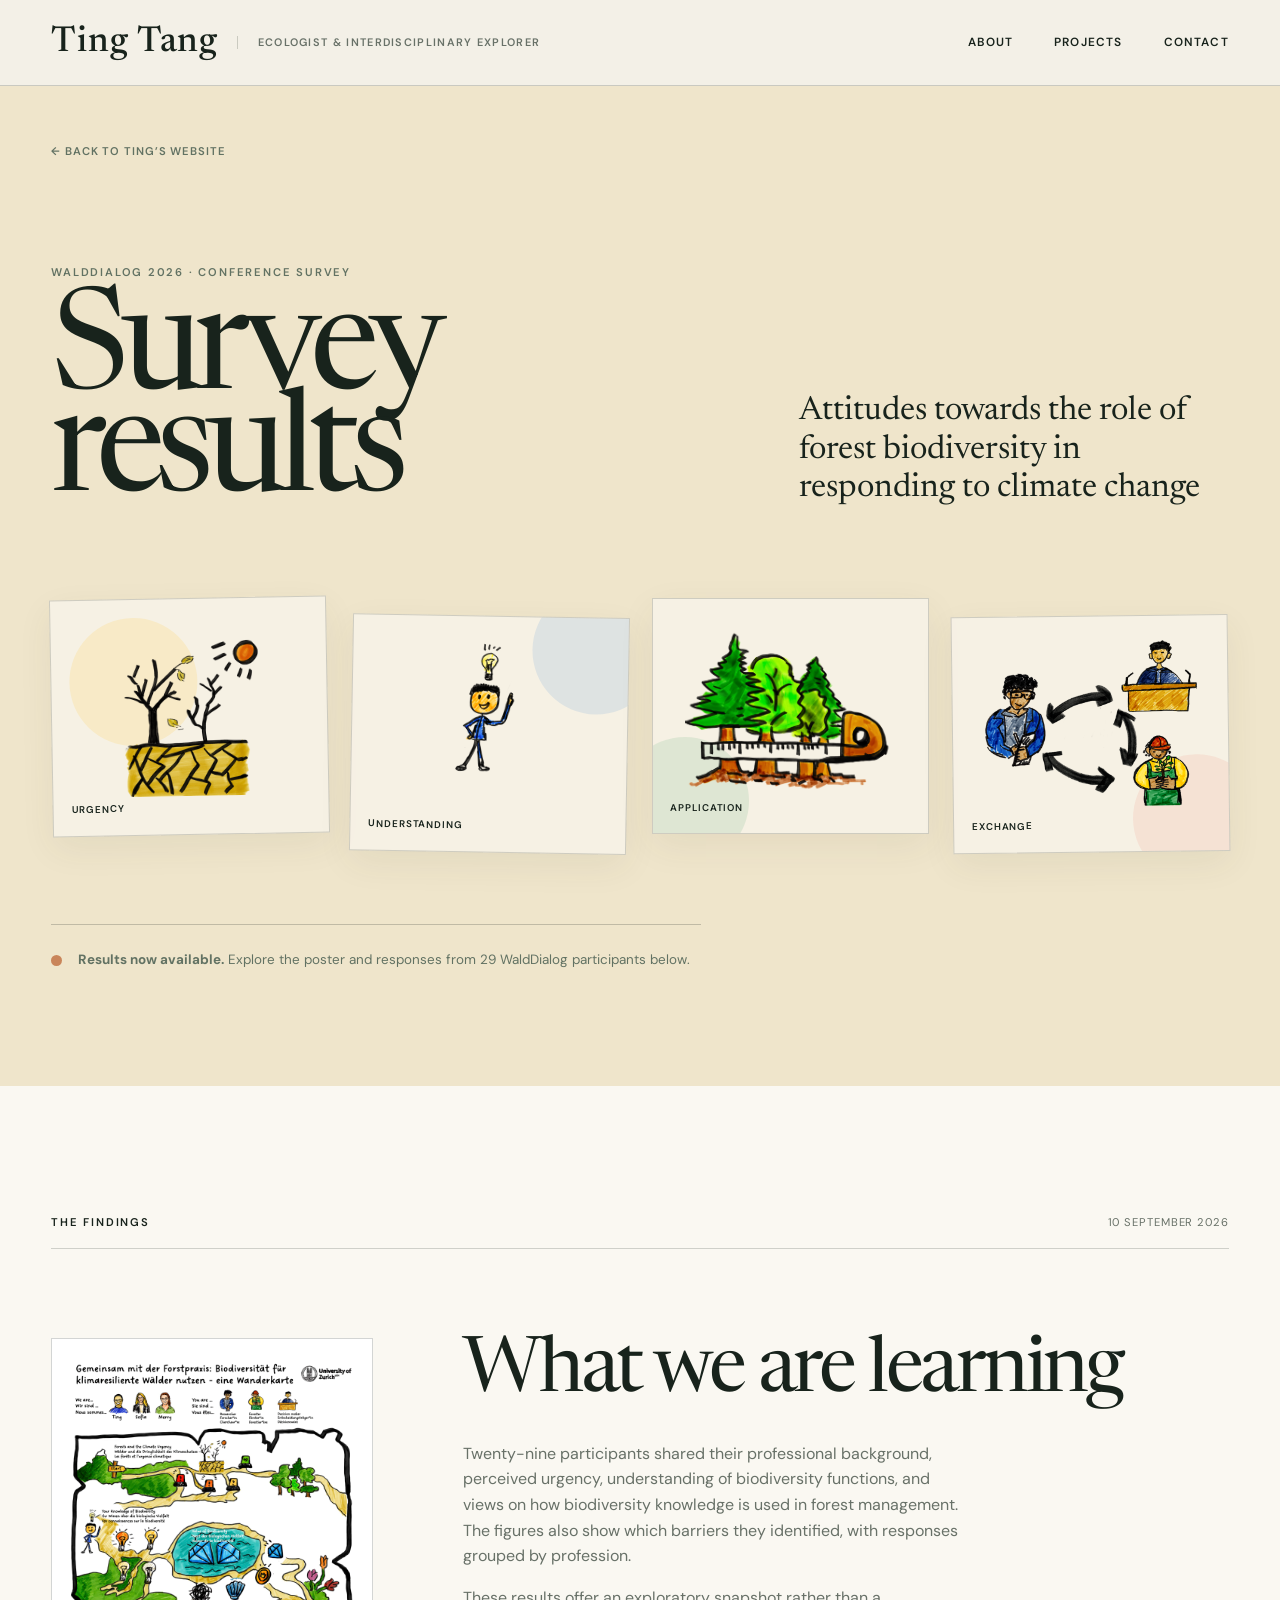
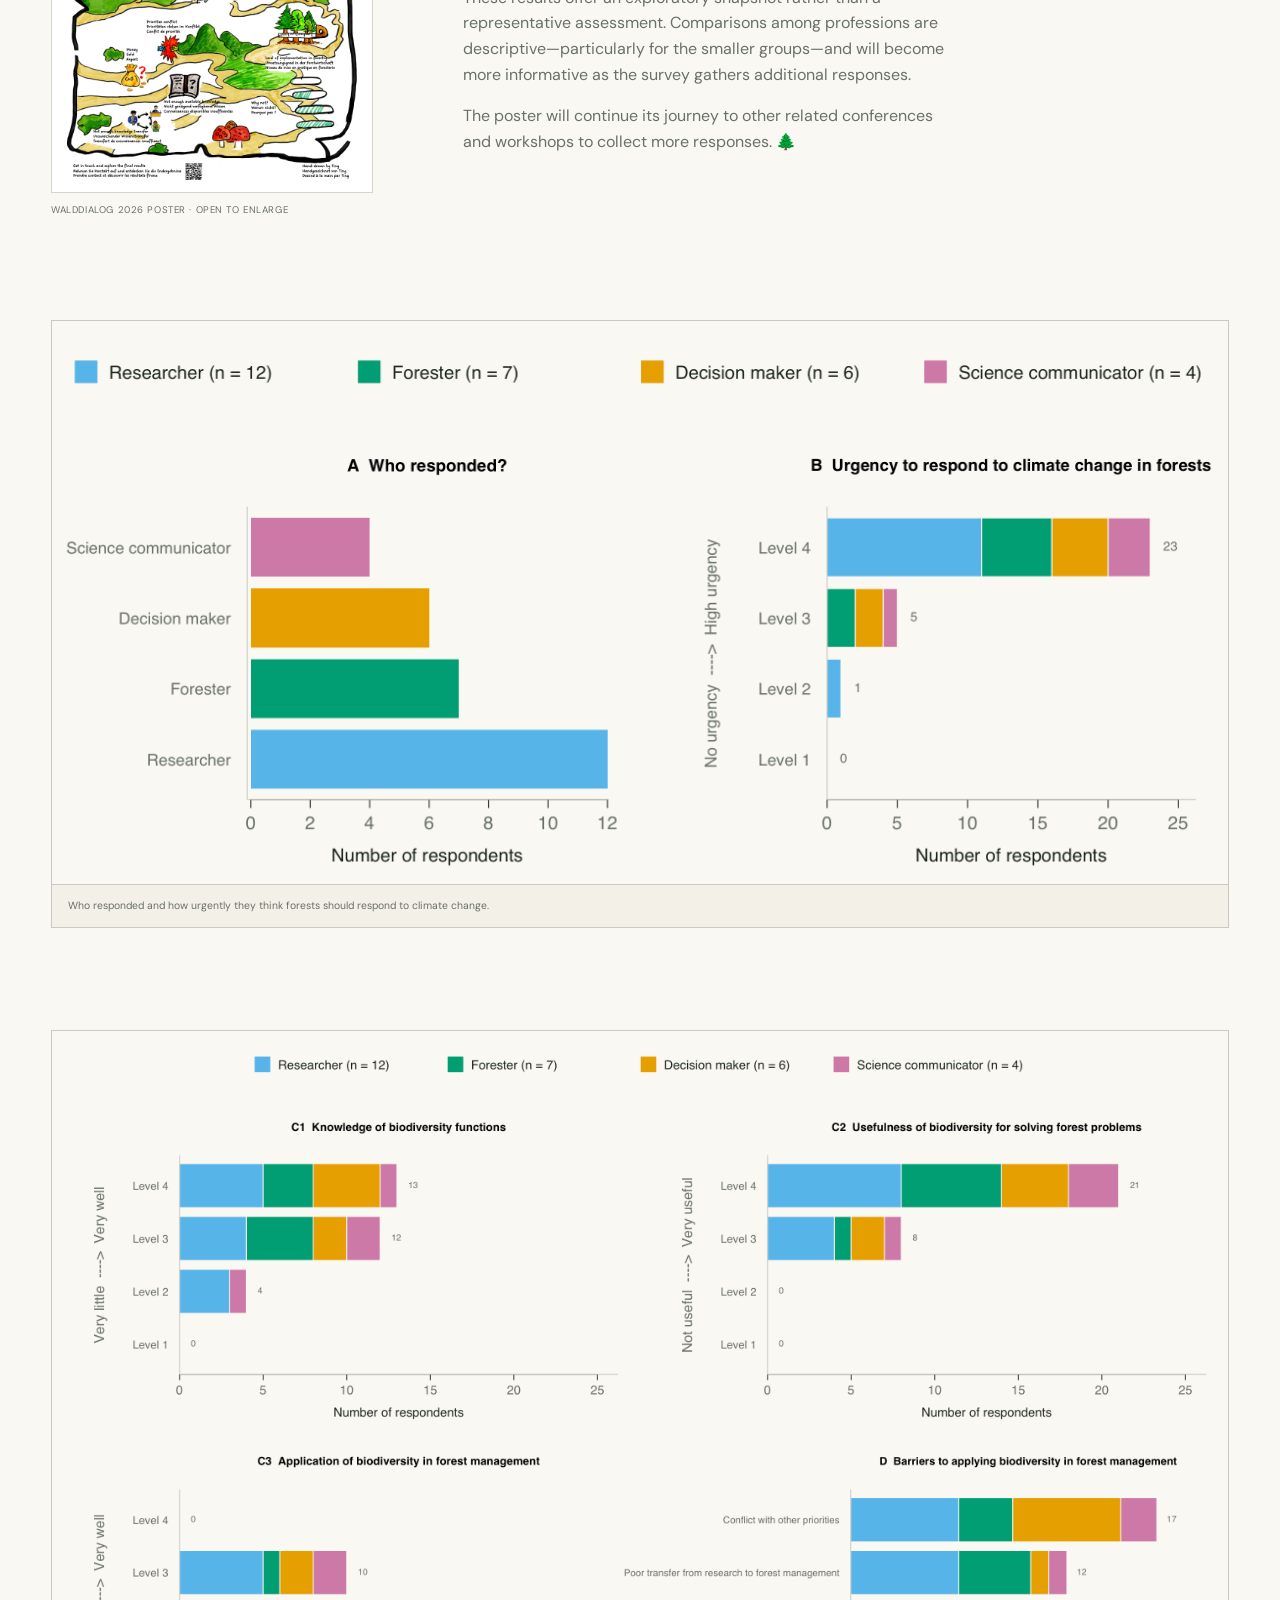
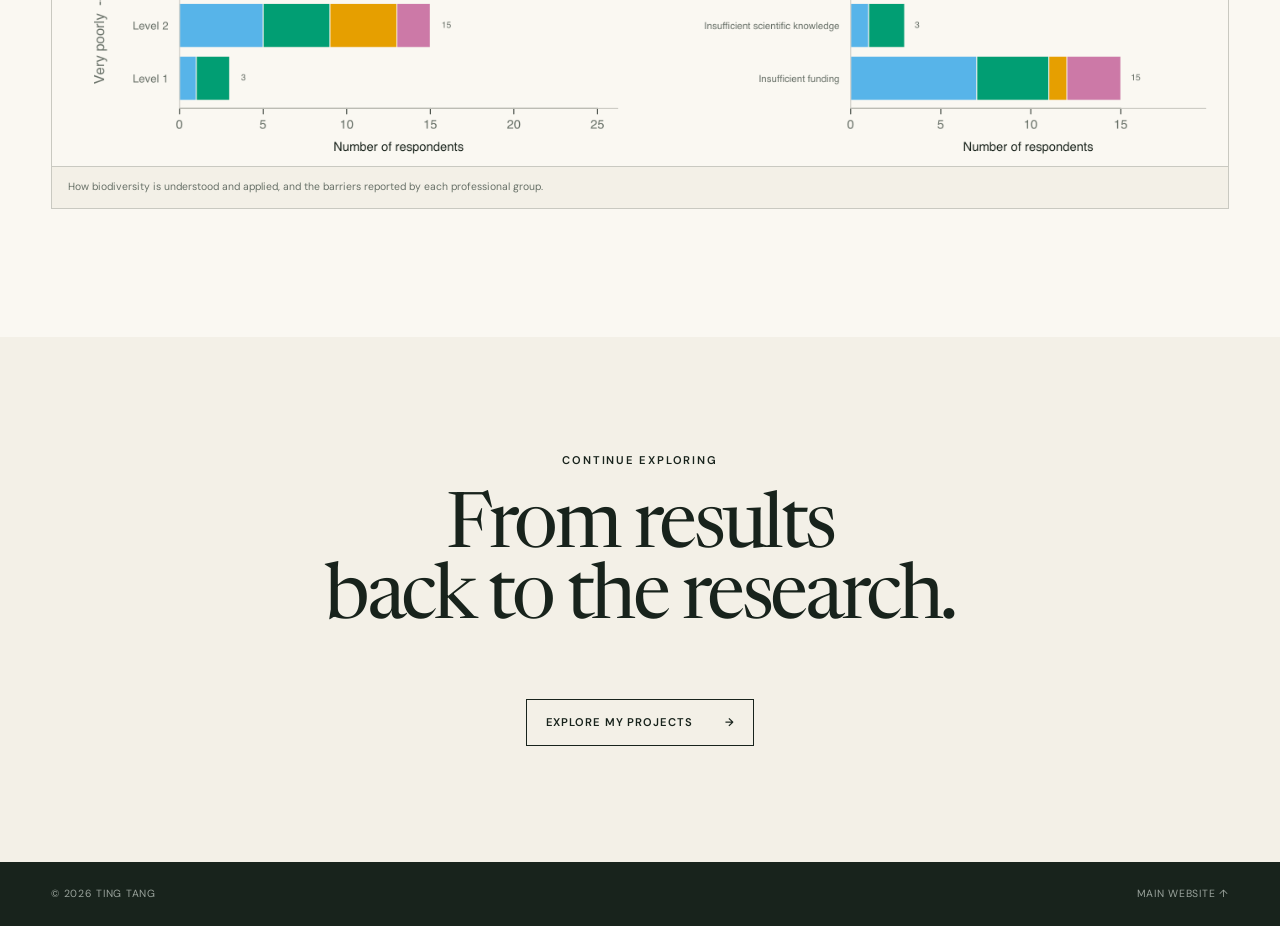
==== commit 109b17c1: "changed format" ====
--- a/results.html
+++ b/results.html
@@ -71,27 +71,28 @@
         <p>10 September 2026</p>
       </div>
       <div class="results-grid">
-        <div class="results-copy">
-          <h2 id="findings-title">What we are learning</h2>
-          <p>Twenty-nine participants shared their professional background, perceived urgency, understanding of biodiversity functions, and views on how biodiversity knowledge is used in forest management. The figures also show which barriers they identified, with responses grouped by profession.</p>
-          <p>The poster will continue its journey to other related conferences and workshops to collect more responses. 🌲</p>
+        <div class="results-intro-layout">
           <figure class="poster-thumbnail">
             <a href="assets/walddialog-poster.jpg" target="_blank" aria-label="Open the WaldDialog 2026 poster at full size">
               <img src="assets/walddialog-poster.jpg" alt="Hand-drawn WaldDialog 2026 survey poster about biodiversity and climate-resilient forests">
             </a>
             <figcaption>WaldDialog 2026 poster · Open to enlarge</figcaption>
           </figure>
+          <div class="results-copy">
+            <h2 id="findings-title">What we are learning</h2>
+            <p>Twenty-nine participants shared their professional background, perceived urgency, understanding of biodiversity functions, and views on how biodiversity knowledge is used in forest management. The figures also show which barriers they identified, with responses grouped by profession.</p>
+            <p>These results offer an exploratory snapshot rather than a representative assessment. Comparisons among professions are descriptive—particularly for the smaller groups—and will become more informative as the survey gathers additional responses.</p>
+            <p>The poster will continue its journey to other related conferences and workshops to collect more responses. 🌲</p>
+          </div>
         </div>
-        <div class="results-figures">
-          <figure class="results-figure">
-            <img src="assets/walddialog-survey-participants-urgency.png" alt="Survey participants and climate urgency responses, with urgency levels stacked by professional group">
-            <figcaption>Who responded and how urgently they think forests should respond to climate change.</figcaption>
-          </figure>
-          <figure class="results-figure">
-            <img src="assets/walddialog-survey-responses-barriers.png" alt="Biodiversity knowledge, usefulness, application, and barriers, stacked by professional group">
-            <figcaption>How biodiversity is understood and applied, and the barriers reported by each professional group.</figcaption>
-          </figure>
-        </div>
+        <figure class="results-figure results-figure-wide">
+          <img src="assets/walddialog-survey-participants-urgency.png" alt="Survey participants and climate urgency responses, with urgency levels stacked by professional group">
+          <figcaption>Who responded and how urgently they think forests should respond to climate change.</figcaption>
+        </figure>
+        <figure class="results-figure results-figure-wide">
+          <img src="assets/walddialog-survey-responses-barriers.png" alt="Biodiversity knowledge, usefulness, application, and barriers, stacked by professional group">
+          <figcaption>How biodiversity is understood and applied, and the barriers reported by each professional group.</figcaption>
+        </figure>
       </div>
     </section>
 
--- a/style.css
+++ b/style.css
@@ -160,10 +160,12 @@
 .results-section-heading { display: flex; justify-content: space-between; padding-bottom: 1rem; border-bottom: 1px solid var(--line); }
 .results-section-heading .eyebrow, .results-section-heading > p { margin: 0; }
 .results-section-heading > p:last-child { color: var(--muted); font-size: .7rem; letter-spacing: .08em; text-transform: uppercase; }
-.results-grid { display: grid; grid-template-columns: .8fr 1.2fr; gap: clamp(3rem,8vw,9rem); align-items: start; padding-top: clamp(3rem,7vw,7rem); }
+.results-grid { display: grid; grid-template-columns: 1fr; gap: clamp(2.5rem,5vw,5rem); align-items: start; padding-top: clamp(3rem,7vw,7rem); }
+.results-intro-layout { display: grid; grid-template-columns: minmax(200px,.42fr) minmax(0,1fr); gap: clamp(2.5rem,7vw,8rem); align-items: start; }
 .results-copy h2, .results-return h2 { margin: 0 0 2rem; font-family: var(--serif); font-size: clamp(3rem,6vw,6.5rem); font-weight: 400; letter-spacing: -.045em; line-height: .92; }
 .results-copy > p { max-width: 500px; color: var(--muted); }
 .poster-thumbnail { width: min(100%,230px); margin: 2.5rem 0 3rem; }
+.results-intro-layout .poster-thumbnail { width: 100%; max-width: 380px; margin: 0; }
 .poster-thumbnail a { display: block; border: 1px solid var(--line); background: white; transition: transform 180ms ease; }
 .poster-thumbnail a:hover { transform: translateY(-3px); }
 .poster-thumbnail img { width: 100%; height: auto; }
@@ -175,7 +177,7 @@
 .results-downloads p { margin: 0 0 .25rem; color: var(--muted); font-size: .62rem; font-weight: 600; letter-spacing: .1em; text-transform: uppercase; }
 .results-downloads a { width: fit-content; padding-bottom: .15rem; border-bottom: 1px solid var(--line); font-size: .7rem; font-weight: 600; letter-spacing: .06em; text-transform: uppercase; }
 .results-figure { margin: 0; border: 1px solid var(--line); background: var(--paper); }
-.results-figures { display: grid; gap: 1.5rem; }
+.results-figure-wide { grid-column: 1 / -1; margin-top: clamp(1.5rem,3vw,3rem); }
 .results-figure img { width: 100%; height: auto; }
 .results-figure figcaption { padding: .8rem 1rem; border-top: 1px solid var(--line); color: var(--muted); font-size: .65rem; line-height: 1.5; }
 .results-return { padding: clamp(5rem,9vw,9rem) var(--gutter); background: var(--paper); text-align: center; }
@@ -229,7 +231,8 @@
   .about-copy { padding-bottom: 3rem; }
   .email-link { justify-self: start; }
   .footer-links { grid-template-columns: 1fr; margin-top: 5rem; }
-  .results-title-block, .results-grid { grid-template-columns: 1fr; }
+  .results-title-block, .results-grid, .results-intro-layout { grid-template-columns: 1fr; }
+  .results-intro-layout .poster-thumbnail { width: min(100%,280px); }
   .results-title-block h1 { font-size: clamp(4.8rem,24vw,7rem); }
   .results-intro { margin-top: 1rem; }
   .figure-placeholder { min-height: 90vw; }
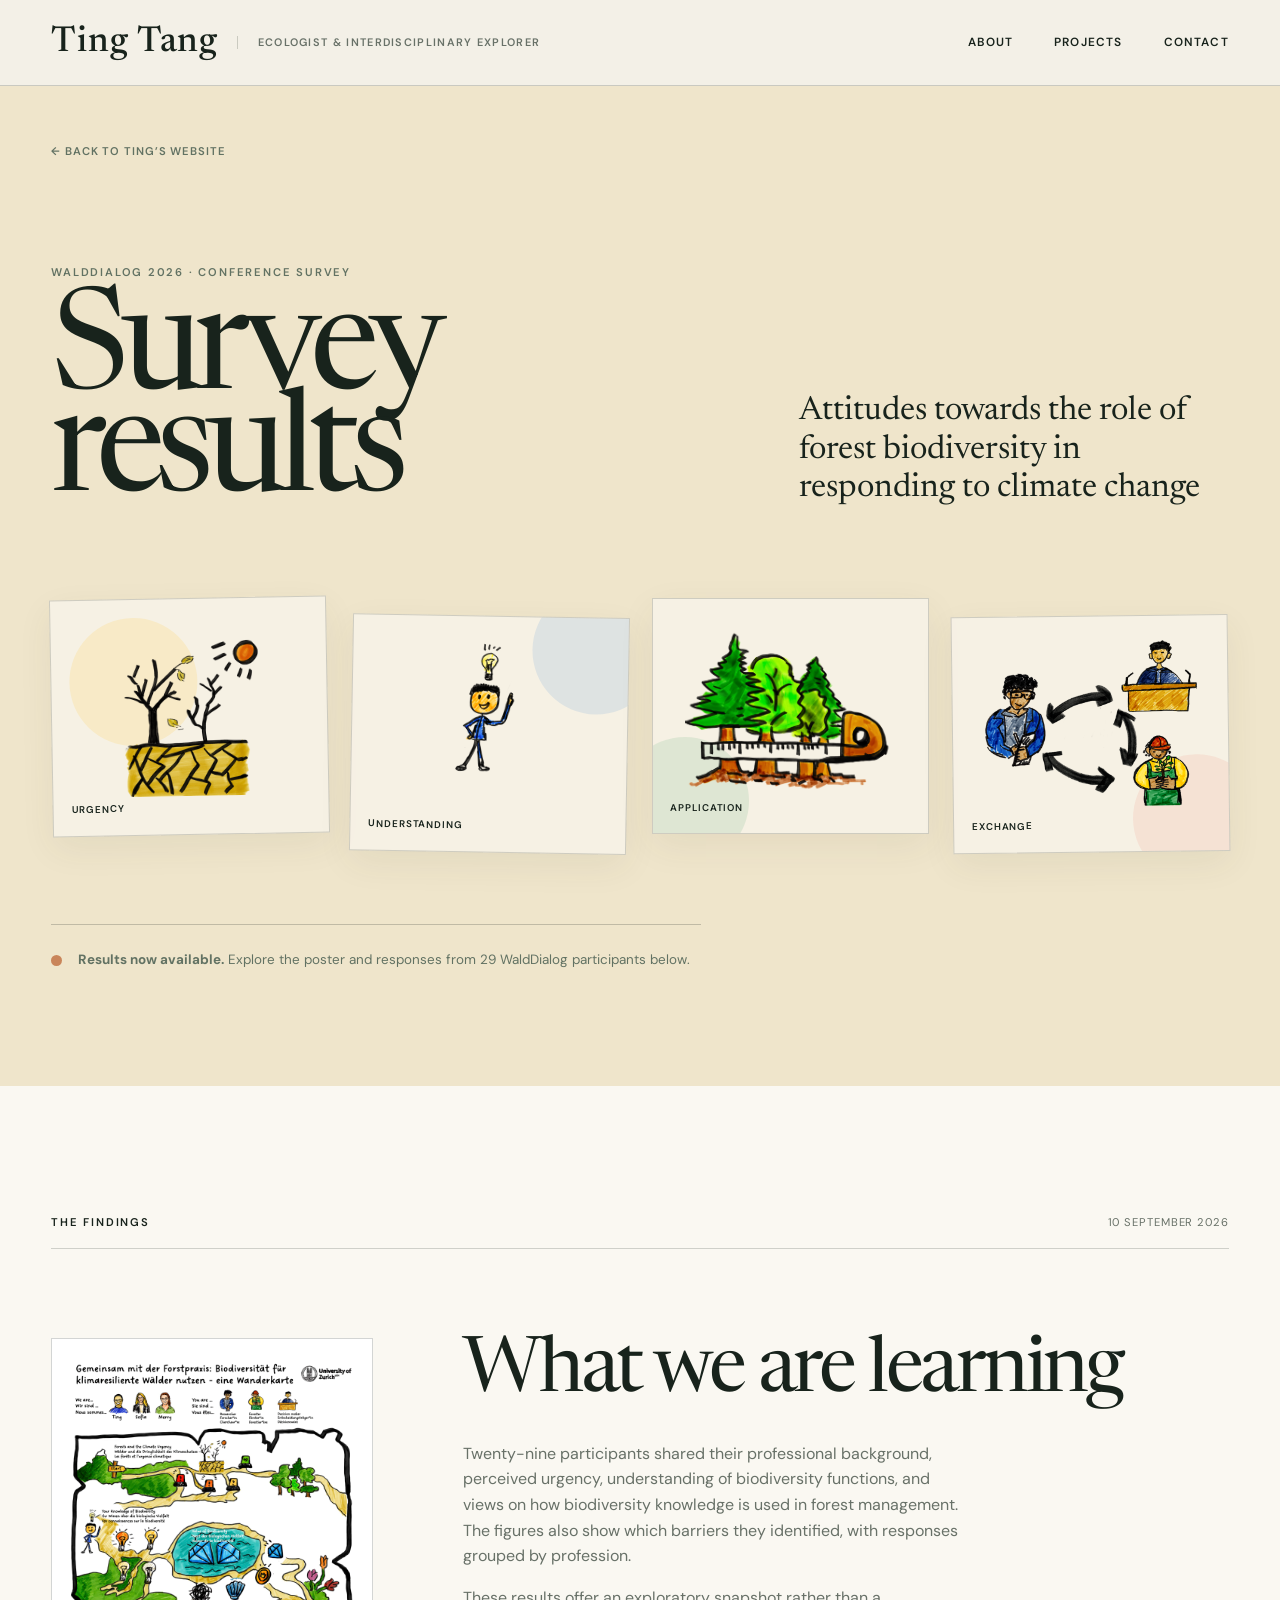
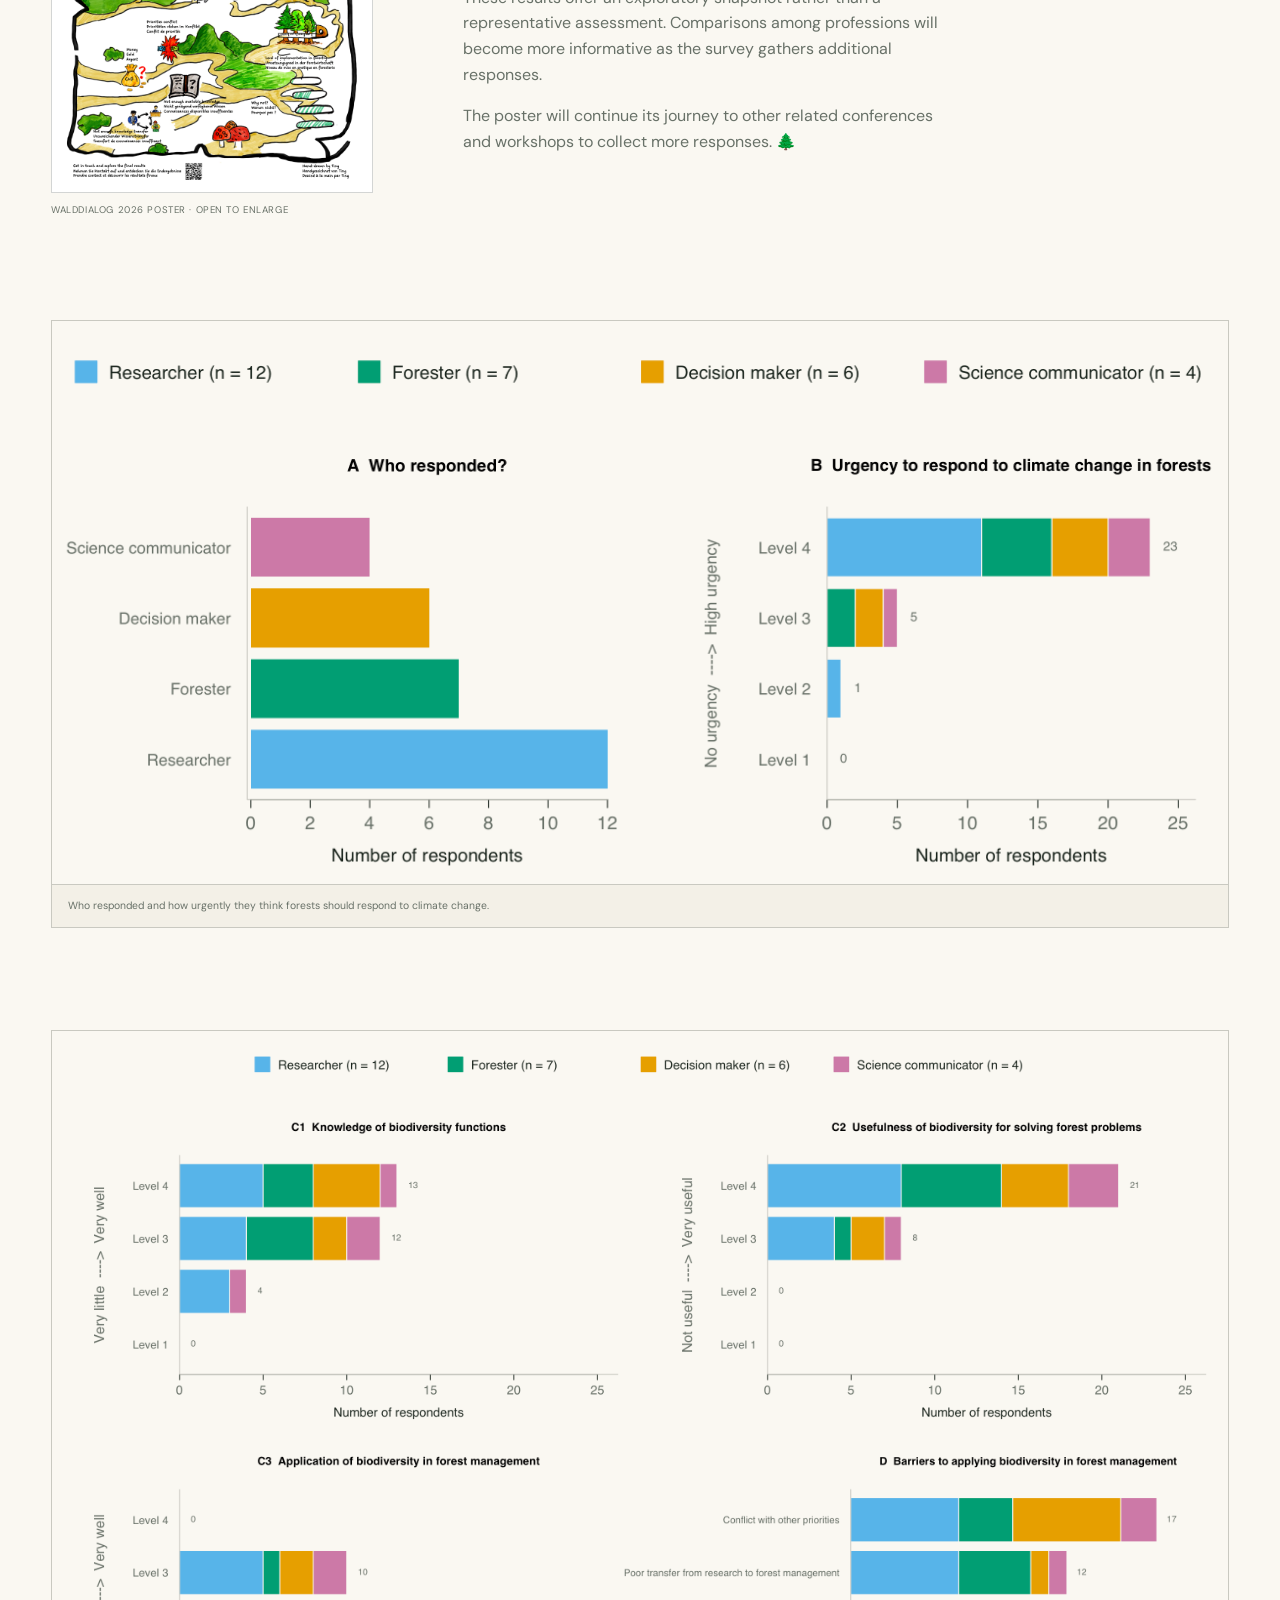
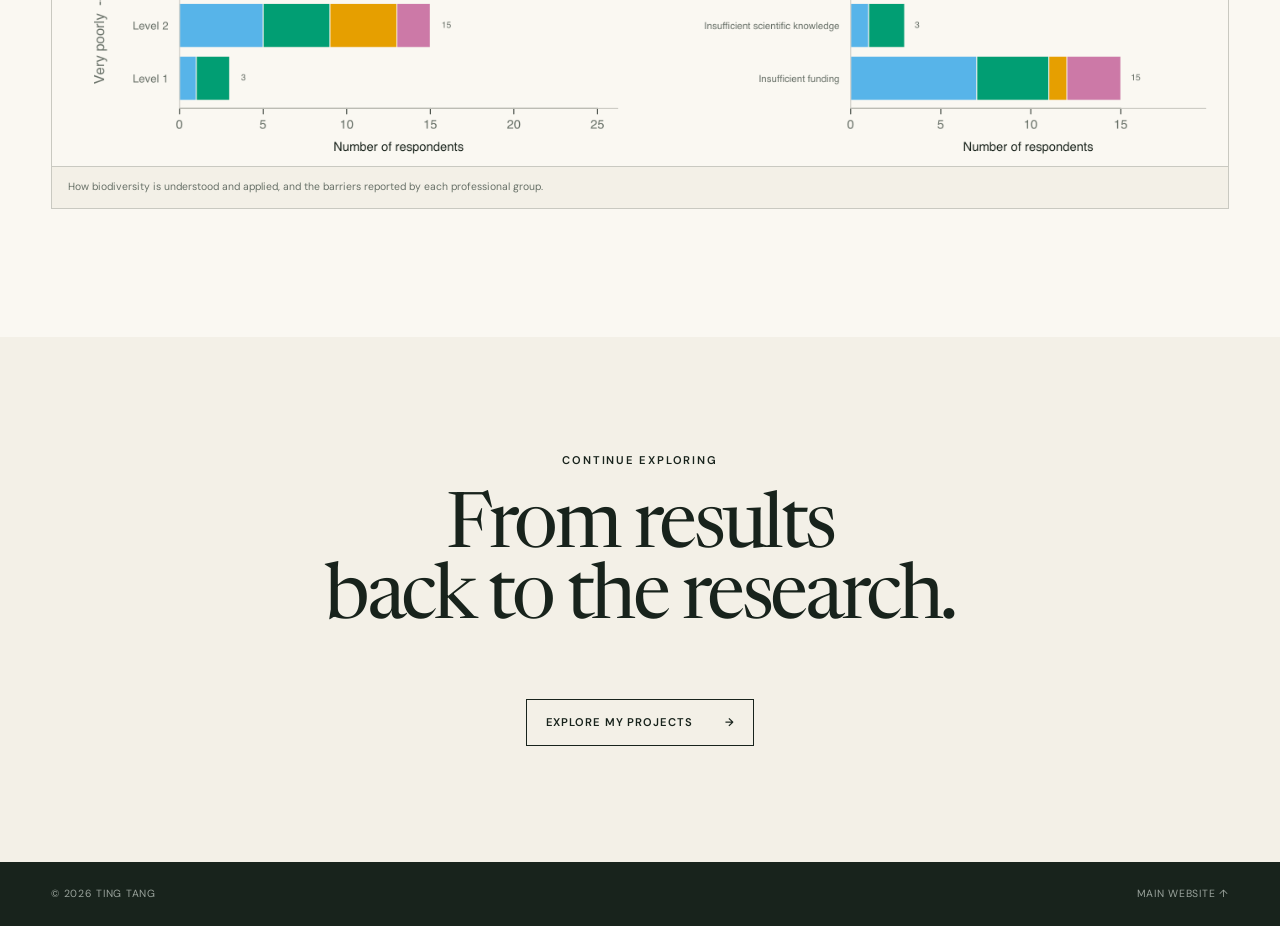
==== commit fb698b98: "small text change" ====
--- a/results.html
+++ b/results.html
@@ -81,7 +81,7 @@
           <div class="results-copy">
             <h2 id="findings-title">What we are learning</h2>
             <p>Twenty-nine participants shared their professional background, perceived urgency, understanding of biodiversity functions, and views on how biodiversity knowledge is used in forest management. The figures also show which barriers they identified, with responses grouped by profession.</p>
-            <p>These results offer an exploratory snapshot rather than a representative assessment. Comparisons among professions are descriptive—particularly for the smaller groups—and will become more informative as the survey gathers additional responses.</p>
+            <p>These results offer an exploratory snapshot rather than a representative assessment. Comparisons among professions will become more informative as the survey gathers additional responses.</p>
             <p>The poster will continue its journey to other related conferences and workshops to collect more responses. 🌲</p>
           </div>
         </div>
